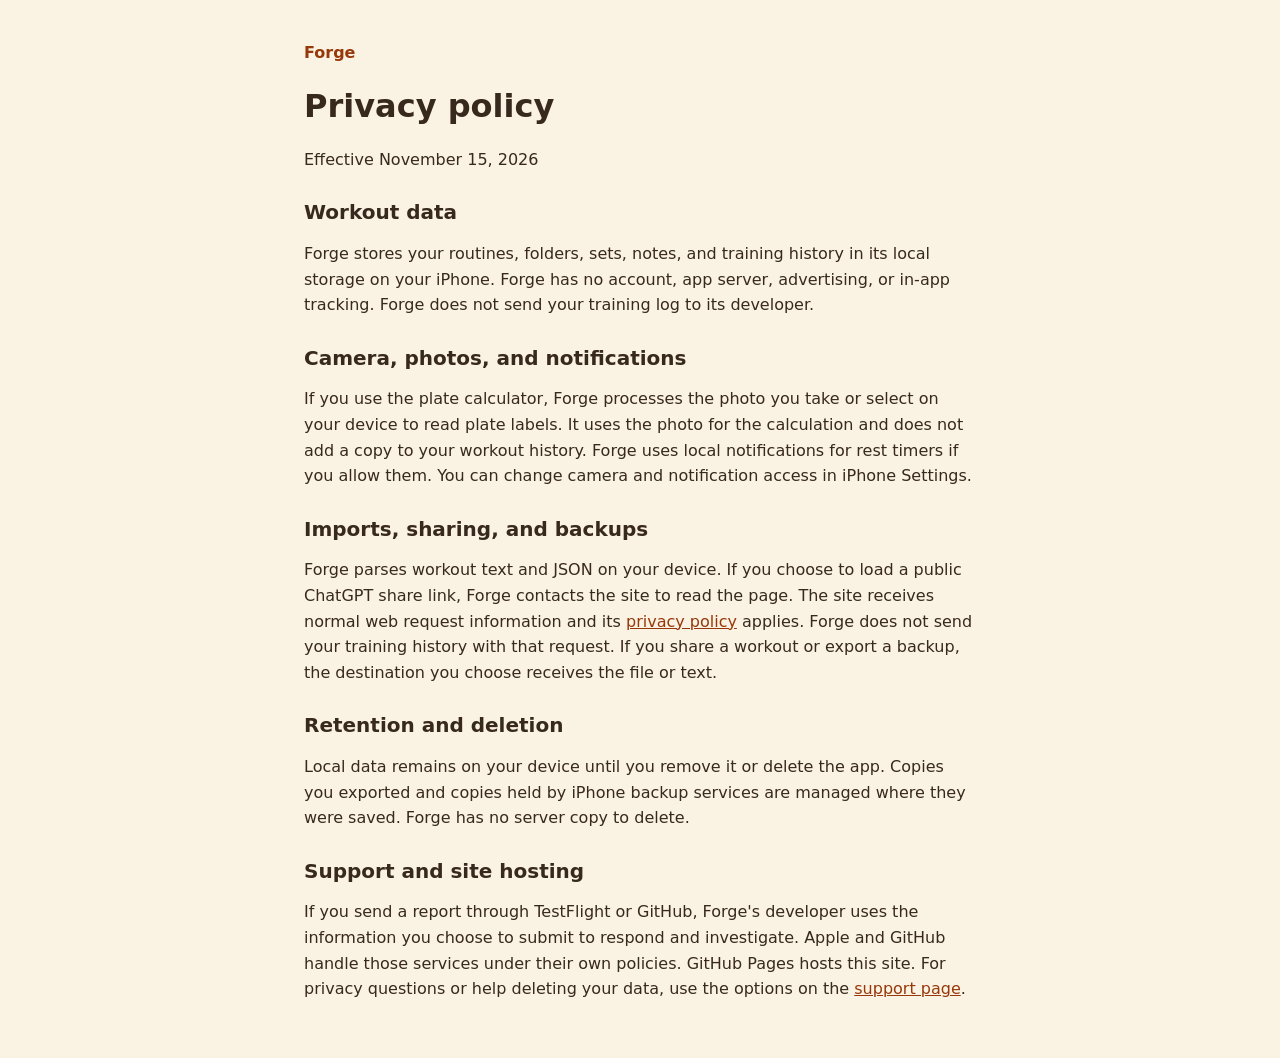
==== privacy/index.html @ 7d52ba8a "Publish Forge support and privacy policy" ====
<!doctype html>
<html lang="en">
<head>
  <meta charset="utf-8">
  <meta name="viewport" content="width=device-width, initial-scale=1">
  <title>Forge Privacy Policy</title>
  <link rel="stylesheet" href="../style.css">
</head>
<body>
  <main>
    <p class="brand">Forge</p>
    <h1>Privacy policy</h1>
    <p>Effective November 15, 2026</p>
    <h2>Workout data</h2>
    <p>Forge stores your routines, folders, sets, notes, and training history in its local storage on your iPhone. Forge has no account, app server, advertising, or in-app tracking. Forge does not send your training log to its developer.</p>
    <h2>Camera, photos, and notifications</h2>
    <p>If you use the plate calculator, Forge processes the photo you take or select on your device to read plate labels. It uses the photo for the calculation and does not add a copy to your workout history. Forge uses local notifications for rest timers if you allow them. You can change camera and notification access in iPhone Settings.</p>
    <h2>Imports, sharing, and backups</h2>
    <p>Forge parses workout text and JSON on your device. If you choose to load a public ChatGPT share link, Forge contacts the site to read the page. The site receives normal web request information and its <a href="https://openai.com/policies/privacy-policy/">privacy policy</a> applies. Forge does not send your training history with that request. If you share a workout or export a backup, the destination you choose receives the file or text.</p>
    <h2>Retention and deletion</h2>
    <p>Local data remains on your device until you remove it or delete the app. Copies you exported and copies held by iPhone backup services are managed where they were saved. Forge has no server copy to delete.</p>
    <h2>Support and site hosting</h2>
    <p>If you send a report through TestFlight or GitHub, Forge's developer uses the information you choose to submit to respond and investigate. Apple and GitHub handle those services under their own policies. GitHub Pages hosts this site. For privacy questions or help deleting your data, use the options on the <a href="../">support page</a>.</p>
  </main>
</body>
</html>
---- style.css ----
:root {
  color-scheme: light;
  color: #38291e;
  background: #faf2e2;
  font-family: system-ui, sans-serif;
  line-height: 1.6;
}

body {
  margin: 0;
}

main {
  max-width: 42rem;
  margin: 0 auto;
  padding: 2.5rem 1.25rem;
}

h1, h2 {
  line-height: 1.2;
}

h2 {
  margin-top: 1.75rem;
  font-size: 1.25rem;
}

a, .brand {
  color: #97380a;
}

.brand {
  margin: 0;
  font-weight: 700;
}
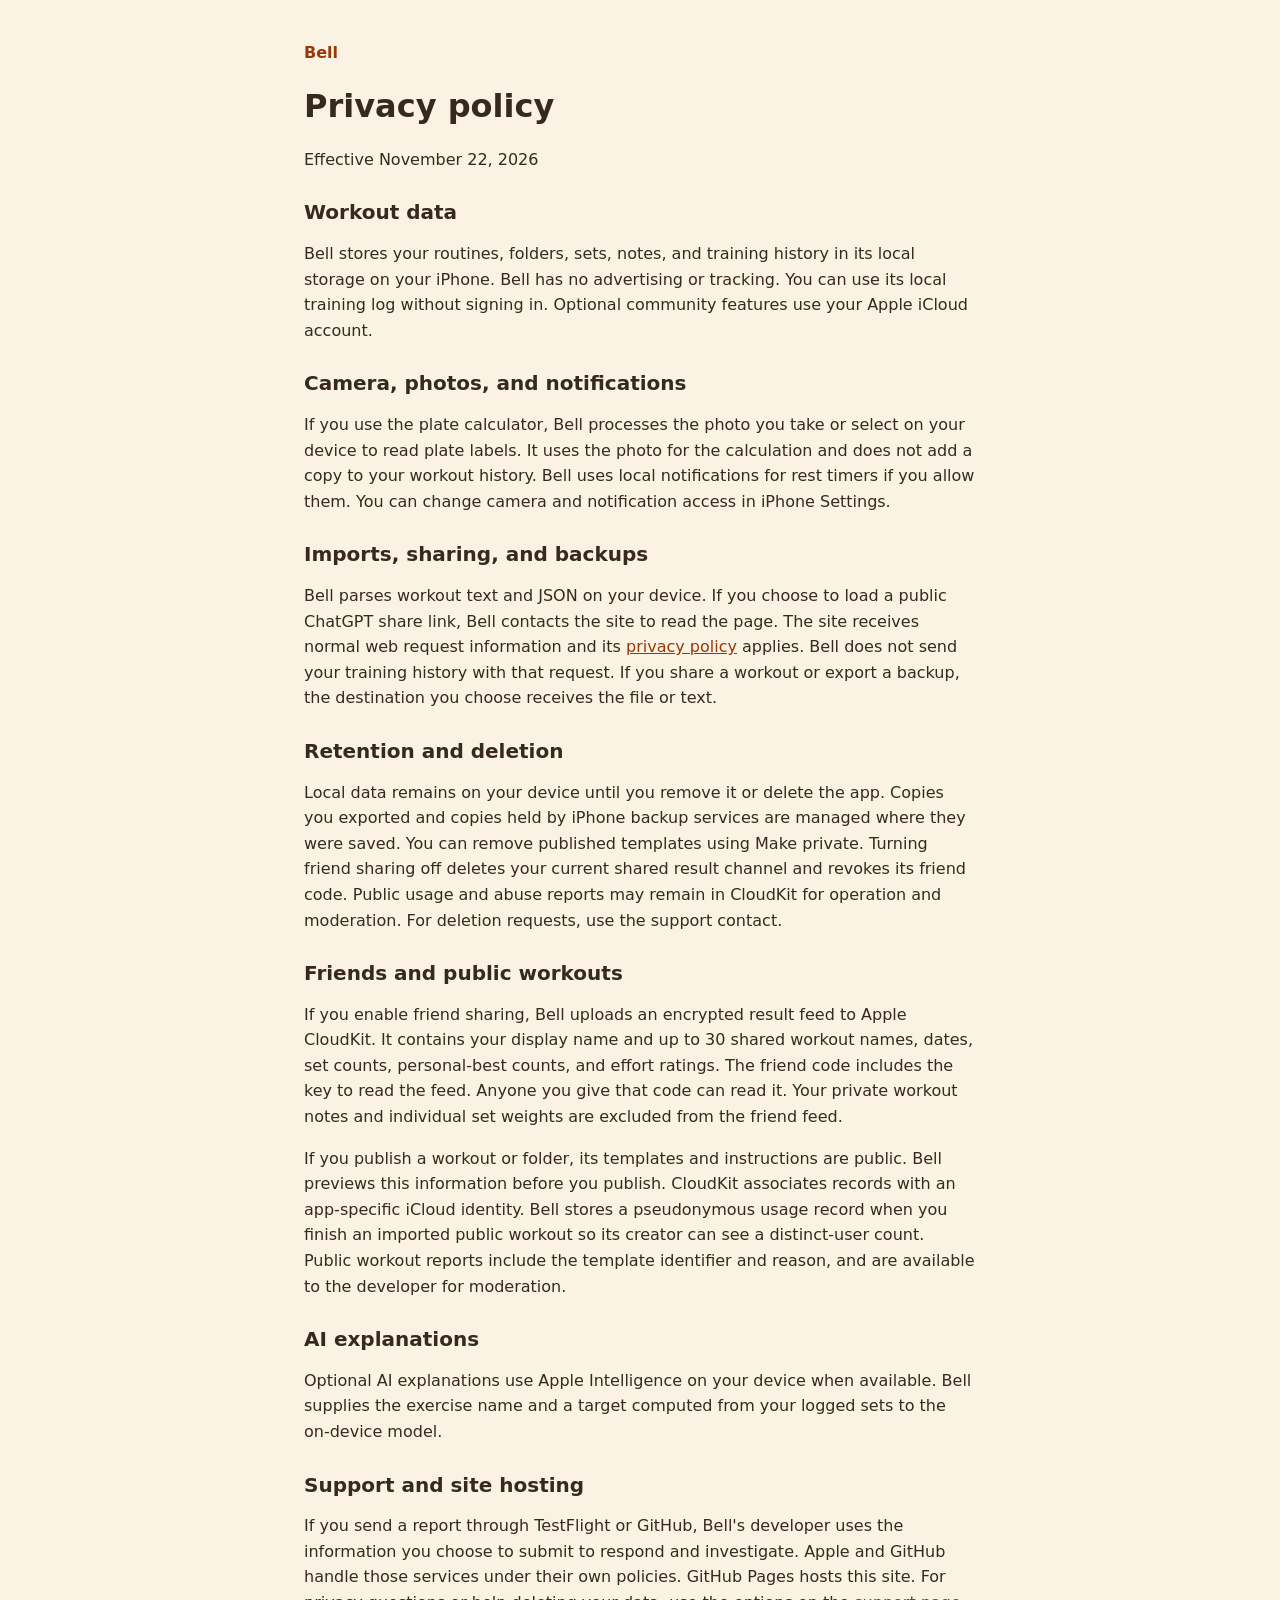
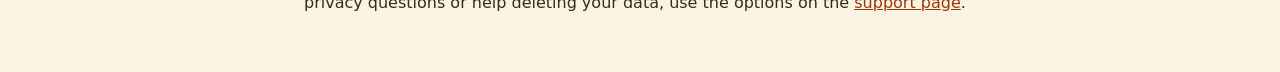
==== commit 6bcb774c: "Update Bell branding and optional community privacy disclosures" ====
--- a/privacy/index.html
+++ b/privacy/index.html
@@ -3,24 +3,29 @@
 <head>
   <meta charset="utf-8">
   <meta name="viewport" content="width=device-width, initial-scale=1">
-  <title>Forge Privacy Policy</title>
+  <title>Bell Privacy Policy</title>
   <link rel="stylesheet" href="../style.css">
 </head>
 <body>
   <main>
-    <p class="brand">Forge</p>
+    <p class="brand">Bell</p>
     <h1>Privacy policy</h1>
-    <p>Effective November 15, 2026</p>
+    <p>Effective November 22, 2026</p>
     <h2>Workout data</h2>
-    <p>Forge stores your routines, folders, sets, notes, and training history in its local storage on your iPhone. Forge has no account, app server, advertising, or in-app tracking. Forge does not send your training log to its developer.</p>
+    <p>Bell stores your routines, folders, sets, notes, and training history in its local storage on your iPhone. Bell has no advertising or tracking. You can use its local training log without signing in. Optional community features use your Apple iCloud account.</p>
     <h2>Camera, photos, and notifications</h2>
-    <p>If you use the plate calculator, Forge processes the photo you take or select on your device to read plate labels. It uses the photo for the calculation and does not add a copy to your workout history. Forge uses local notifications for rest timers if you allow them. You can change camera and notification access in iPhone Settings.</p>
+    <p>If you use the plate calculator, Bell processes the photo you take or select on your device to read plate labels. It uses the photo for the calculation and does not add a copy to your workout history. Bell uses local notifications for rest timers if you allow them. You can change camera and notification access in iPhone Settings.</p>
     <h2>Imports, sharing, and backups</h2>
-    <p>Forge parses workout text and JSON on your device. If you choose to load a public ChatGPT share link, Forge contacts the site to read the page. The site receives normal web request information and its <a href="https://openai.com/policies/privacy-policy/">privacy policy</a> applies. Forge does not send your training history with that request. If you share a workout or export a backup, the destination you choose receives the file or text.</p>
+    <p>Bell parses workout text and JSON on your device. If you choose to load a public ChatGPT share link, Bell contacts the site to read the page. The site receives normal web request information and its <a href="https://openai.com/policies/privacy-policy/">privacy policy</a> applies. Bell does not send your training history with that request. If you share a workout or export a backup, the destination you choose receives the file or text.</p>
     <h2>Retention and deletion</h2>
-    <p>Local data remains on your device until you remove it or delete the app. Copies you exported and copies held by iPhone backup services are managed where they were saved. Forge has no server copy to delete.</p>
+    <p>Local data remains on your device until you remove it or delete the app. Copies you exported and copies held by iPhone backup services are managed where they were saved. You can remove published templates using Make private. Turning friend sharing off deletes your current shared result channel and revokes its friend code. Public usage and abuse reports may remain in CloudKit for operation and moderation. For deletion requests, use the support contact.</p>
+    <h2>Friends and public workouts</h2>
+    <p>If you enable friend sharing, Bell uploads an encrypted result feed to Apple CloudKit. It contains your display name and up to 30 shared workout names, dates, set counts, personal-best counts, and effort ratings. The friend code includes the key to read the feed. Anyone you give that code can read it. Your private workout notes and individual set weights are excluded from the friend feed.</p>
+    <p>If you publish a workout or folder, its templates and instructions are public. Bell previews this information before you publish. CloudKit associates records with an app-specific iCloud identity. Bell stores a pseudonymous usage record when you finish an imported public workout so its creator can see a distinct-user count. Public workout reports include the template identifier and reason, and are available to the developer for moderation.</p>
+    <h2>AI explanations</h2>
+    <p>Optional AI explanations use Apple Intelligence on your device when available. Bell supplies the exercise name and a target computed from your logged sets to the on-device model.</p>
     <h2>Support and site hosting</h2>
-    <p>If you send a report through TestFlight or GitHub, Forge's developer uses the information you choose to submit to respond and investigate. Apple and GitHub handle those services under their own policies. GitHub Pages hosts this site. For privacy questions or help deleting your data, use the options on the <a href="../">support page</a>.</p>
+    <p>If you send a report through TestFlight or GitHub, Bell's developer uses the information you choose to submit to respond and investigate. Apple and GitHub handle those services under their own policies. GitHub Pages hosts this site. For privacy questions or help deleting your data, use the options on the <a href="../">support page</a>.</p>
   </main>
 </body>
 </html>
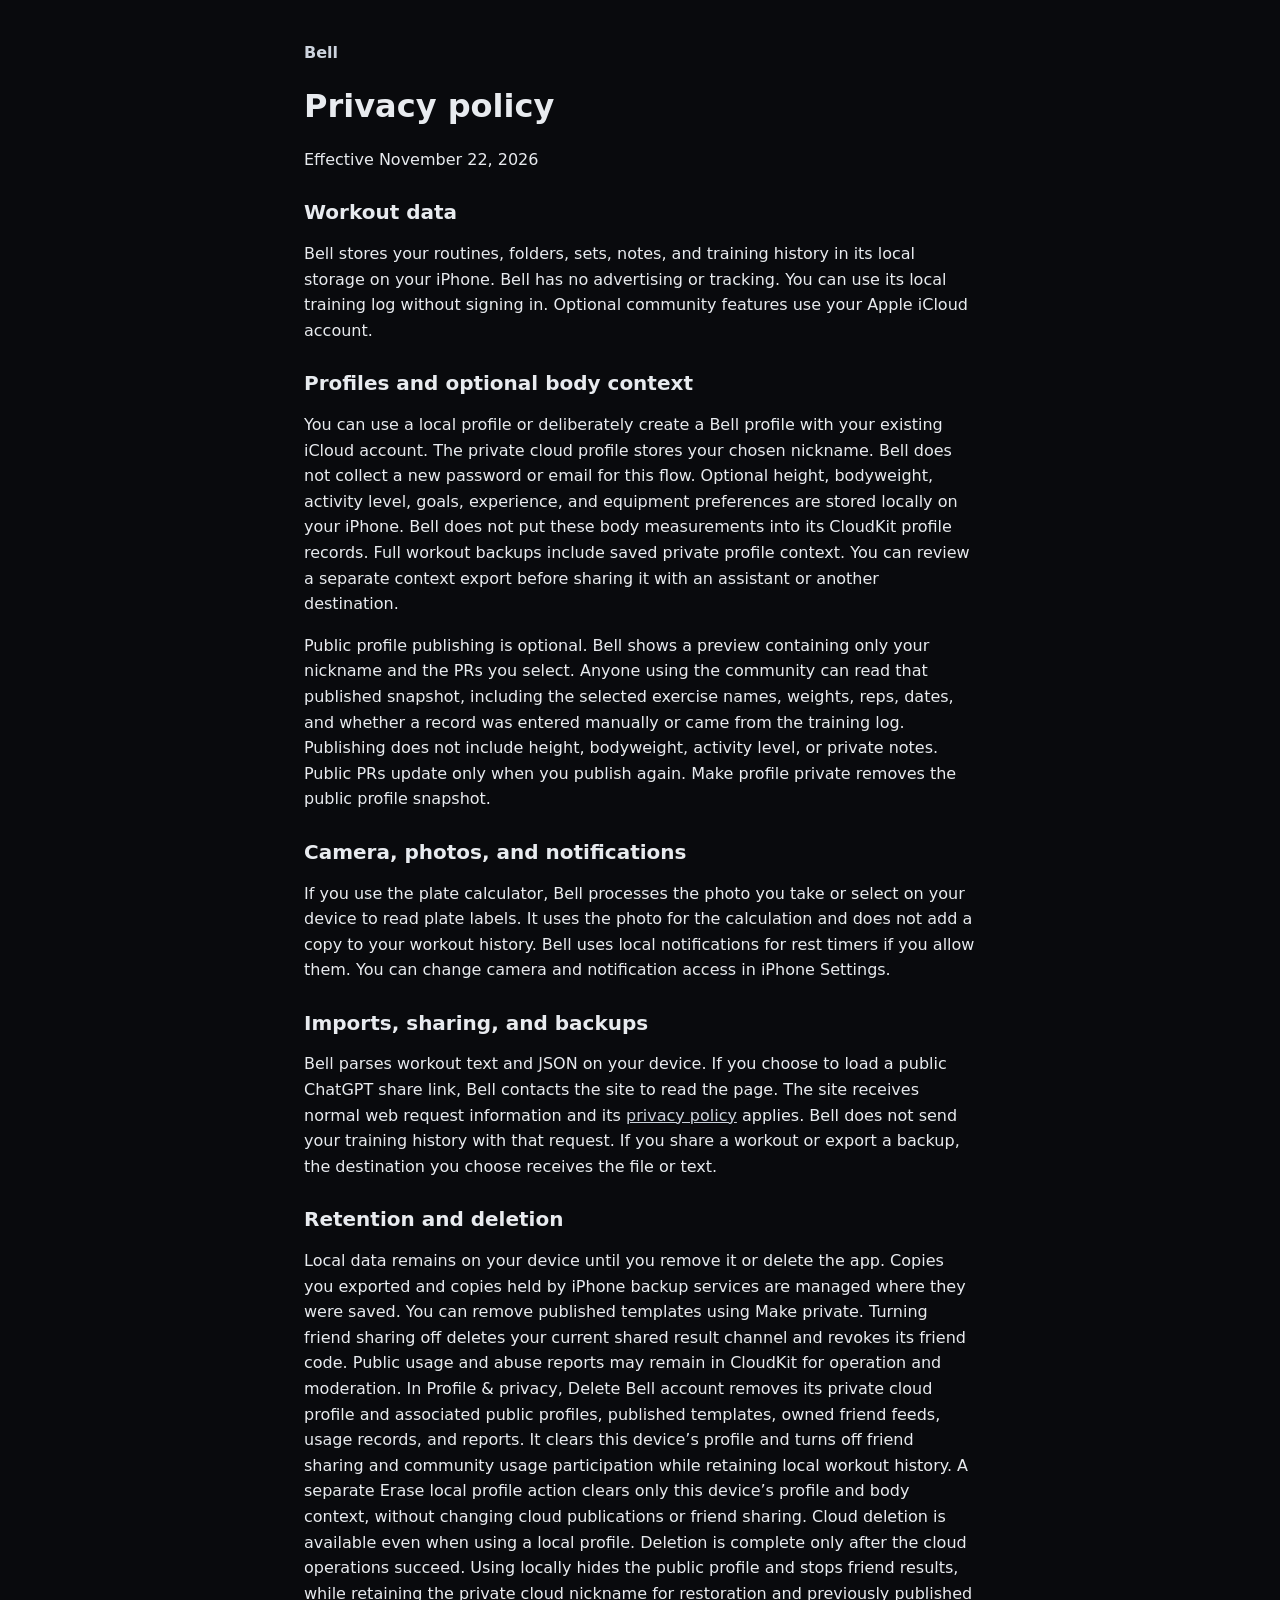
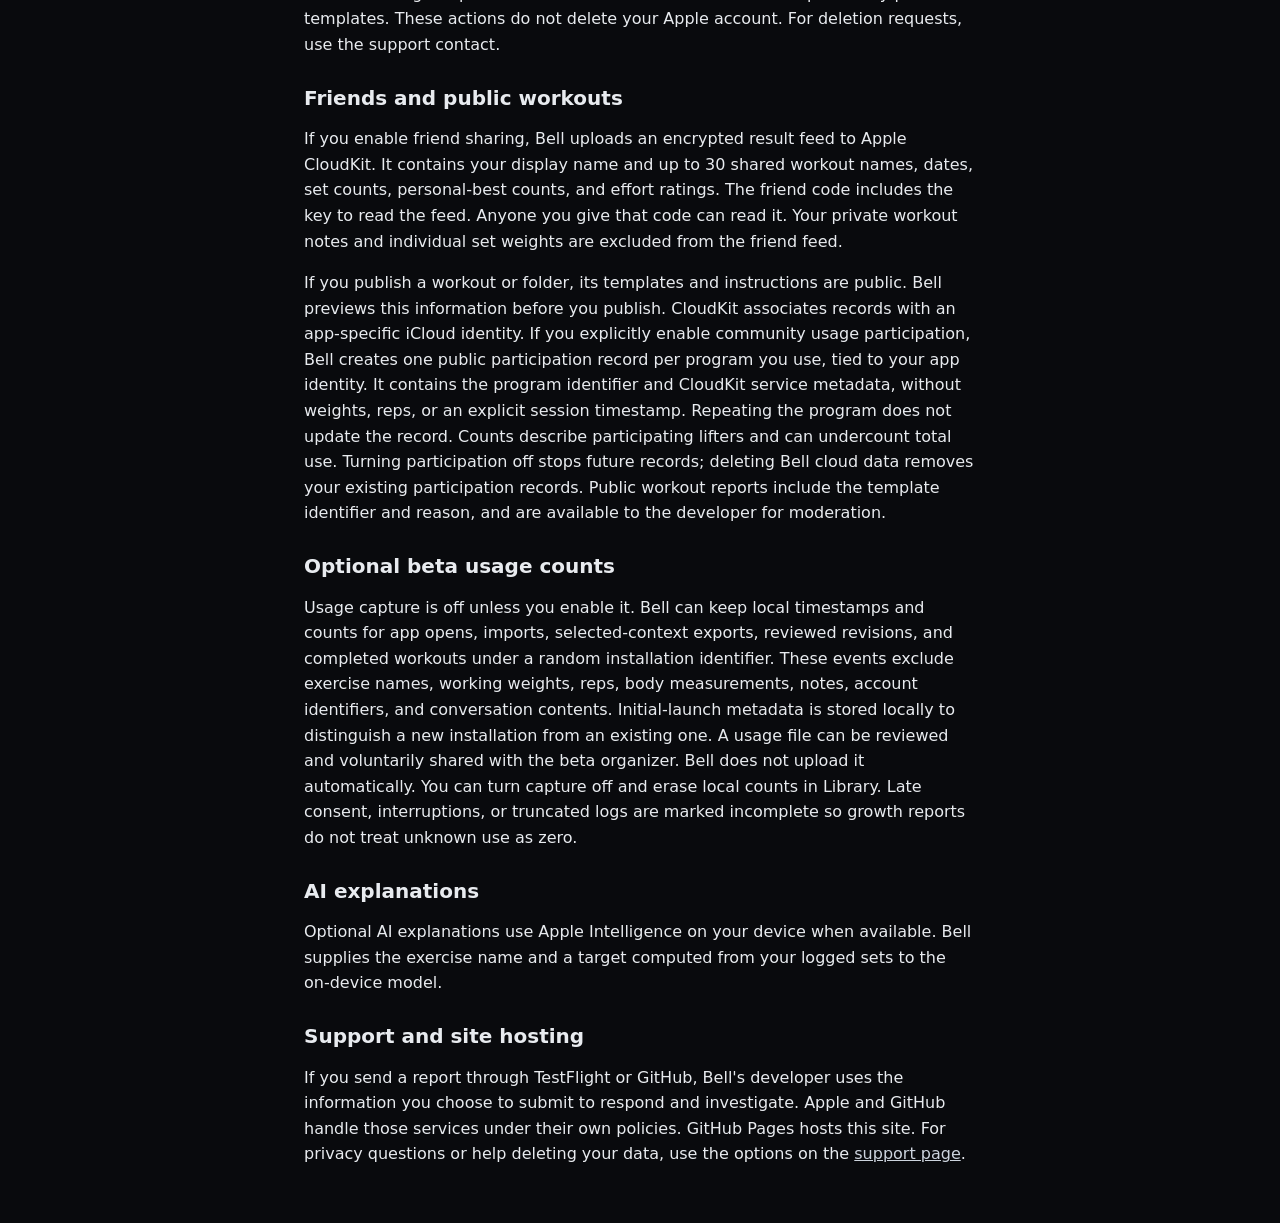
==== commit d80089ea: "Document private profiles, optional PRs and local beta usage counts" ====
--- a/privacy/index.html
+++ b/privacy/index.html
@@ -13,15 +13,20 @@
     <p>Effective November 22, 2026</p>
     <h2>Workout data</h2>
     <p>Bell stores your routines, folders, sets, notes, and training history in its local storage on your iPhone. Bell has no advertising or tracking. You can use its local training log without signing in. Optional community features use your Apple iCloud account.</p>
+    <h2>Profiles and optional body context</h2>
+    <p>You can use a local profile or deliberately create a Bell profile with your existing iCloud account. The private cloud profile stores your chosen nickname. Bell does not collect a new password or email for this flow. Optional height, bodyweight, activity level, goals, experience, and equipment preferences are stored locally on your iPhone. Bell does not put these body measurements into its CloudKit profile records. Full workout backups include saved private profile context. You can review a separate context export before sharing it with an assistant or another destination.</p>
+    <p>Public profile publishing is optional. Bell shows a preview containing only your nickname and the PRs you select. Anyone using the community can read that published snapshot, including the selected exercise names, weights, reps, dates, and whether a record was entered manually or came from the training log. Publishing does not include height, bodyweight, activity level, or private notes. Public PRs update only when you publish again. Make profile private removes the public profile snapshot.</p>
     <h2>Camera, photos, and notifications</h2>
     <p>If you use the plate calculator, Bell processes the photo you take or select on your device to read plate labels. It uses the photo for the calculation and does not add a copy to your workout history. Bell uses local notifications for rest timers if you allow them. You can change camera and notification access in iPhone Settings.</p>
     <h2>Imports, sharing, and backups</h2>
     <p>Bell parses workout text and JSON on your device. If you choose to load a public ChatGPT share link, Bell contacts the site to read the page. The site receives normal web request information and its <a href="https://openai.com/policies/privacy-policy/">privacy policy</a> applies. Bell does not send your training history with that request. If you share a workout or export a backup, the destination you choose receives the file or text.</p>
     <h2>Retention and deletion</h2>
-    <p>Local data remains on your device until you remove it or delete the app. Copies you exported and copies held by iPhone backup services are managed where they were saved. You can remove published templates using Make private. Turning friend sharing off deletes your current shared result channel and revokes its friend code. Public usage and abuse reports may remain in CloudKit for operation and moderation. For deletion requests, use the support contact.</p>
+    <p>Local data remains on your device until you remove it or delete the app. Copies you exported and copies held by iPhone backup services are managed where they were saved. You can remove published templates using Make private. Turning friend sharing off deletes your current shared result channel and revokes its friend code. Public usage and abuse reports may remain in CloudKit for operation and moderation. In Profile &amp; privacy, Delete Bell account removes its private cloud profile and associated public profiles, published templates, owned friend feeds, usage records, and reports. It clears this device’s profile and turns off friend sharing and community usage participation while retaining local workout history. A separate Erase local profile action clears only this device’s profile and body context, without changing cloud publications or friend sharing. Cloud deletion is available even when using a local profile. Deletion is complete only after the cloud operations succeed. Using locally hides the public profile and stops friend results, while retaining the private cloud nickname for restoration and previously published templates. These actions do not delete your Apple account. For deletion requests, use the support contact.</p>
     <h2>Friends and public workouts</h2>
     <p>If you enable friend sharing, Bell uploads an encrypted result feed to Apple CloudKit. It contains your display name and up to 30 shared workout names, dates, set counts, personal-best counts, and effort ratings. The friend code includes the key to read the feed. Anyone you give that code can read it. Your private workout notes and individual set weights are excluded from the friend feed.</p>
-    <p>If you publish a workout or folder, its templates and instructions are public. Bell previews this information before you publish. CloudKit associates records with an app-specific iCloud identity. Bell stores a pseudonymous usage record when you finish an imported public workout so its creator can see a distinct-user count. Public workout reports include the template identifier and reason, and are available to the developer for moderation.</p>
+    <p>If you publish a workout or folder, its templates and instructions are public. Bell previews this information before you publish. CloudKit associates records with an app-specific iCloud identity. If you explicitly enable community usage participation, Bell creates one public participation record per program you use, tied to your app identity. It contains the program identifier and CloudKit service metadata, without weights, reps, or an explicit session timestamp. Repeating the program does not update the record. Counts describe participating lifters and can undercount total use. Turning participation off stops future records; deleting Bell cloud data removes your existing participation records. Public workout reports include the template identifier and reason, and are available to the developer for moderation.</p>
+    <h2>Optional beta usage counts</h2>
+    <p>Usage capture is off unless you enable it. Bell can keep local timestamps and counts for app opens, imports, selected-context exports, reviewed revisions, and completed workouts under a random installation identifier. These events exclude exercise names, working weights, reps, body measurements, notes, account identifiers, and conversation contents. Initial-launch metadata is stored locally to distinguish a new installation from an existing one. A usage file can be reviewed and voluntarily shared with the beta organizer. Bell does not upload it automatically. You can turn capture off and erase local counts in Library. Late consent, interruptions, or truncated logs are marked incomplete so growth reports do not treat unknown use as zero.</p>
     <h2>AI explanations</h2>
     <p>Optional AI explanations use Apple Intelligence on your device when available. Bell supplies the exercise name and a target computed from your logged sets to the on-device model.</p>
     <h2>Support and site hosting</h2>
--- a/style.css
+++ b/style.css
@@ -1,7 +1,7 @@
 :root {
-  color-scheme: light;
-  color: #38291e;
-  background: #faf2e2;
+  color-scheme: dark;
+  color: #e8ebef;
+  background: #090a0d;
   font-family: system-ui, sans-serif;
   line-height: 1.6;
 }
@@ -26,7 +26,7 @@
 }
 
 a, .brand {
-  color: #97380a;
+  color: #cdd4de;
 }
 
 .brand {
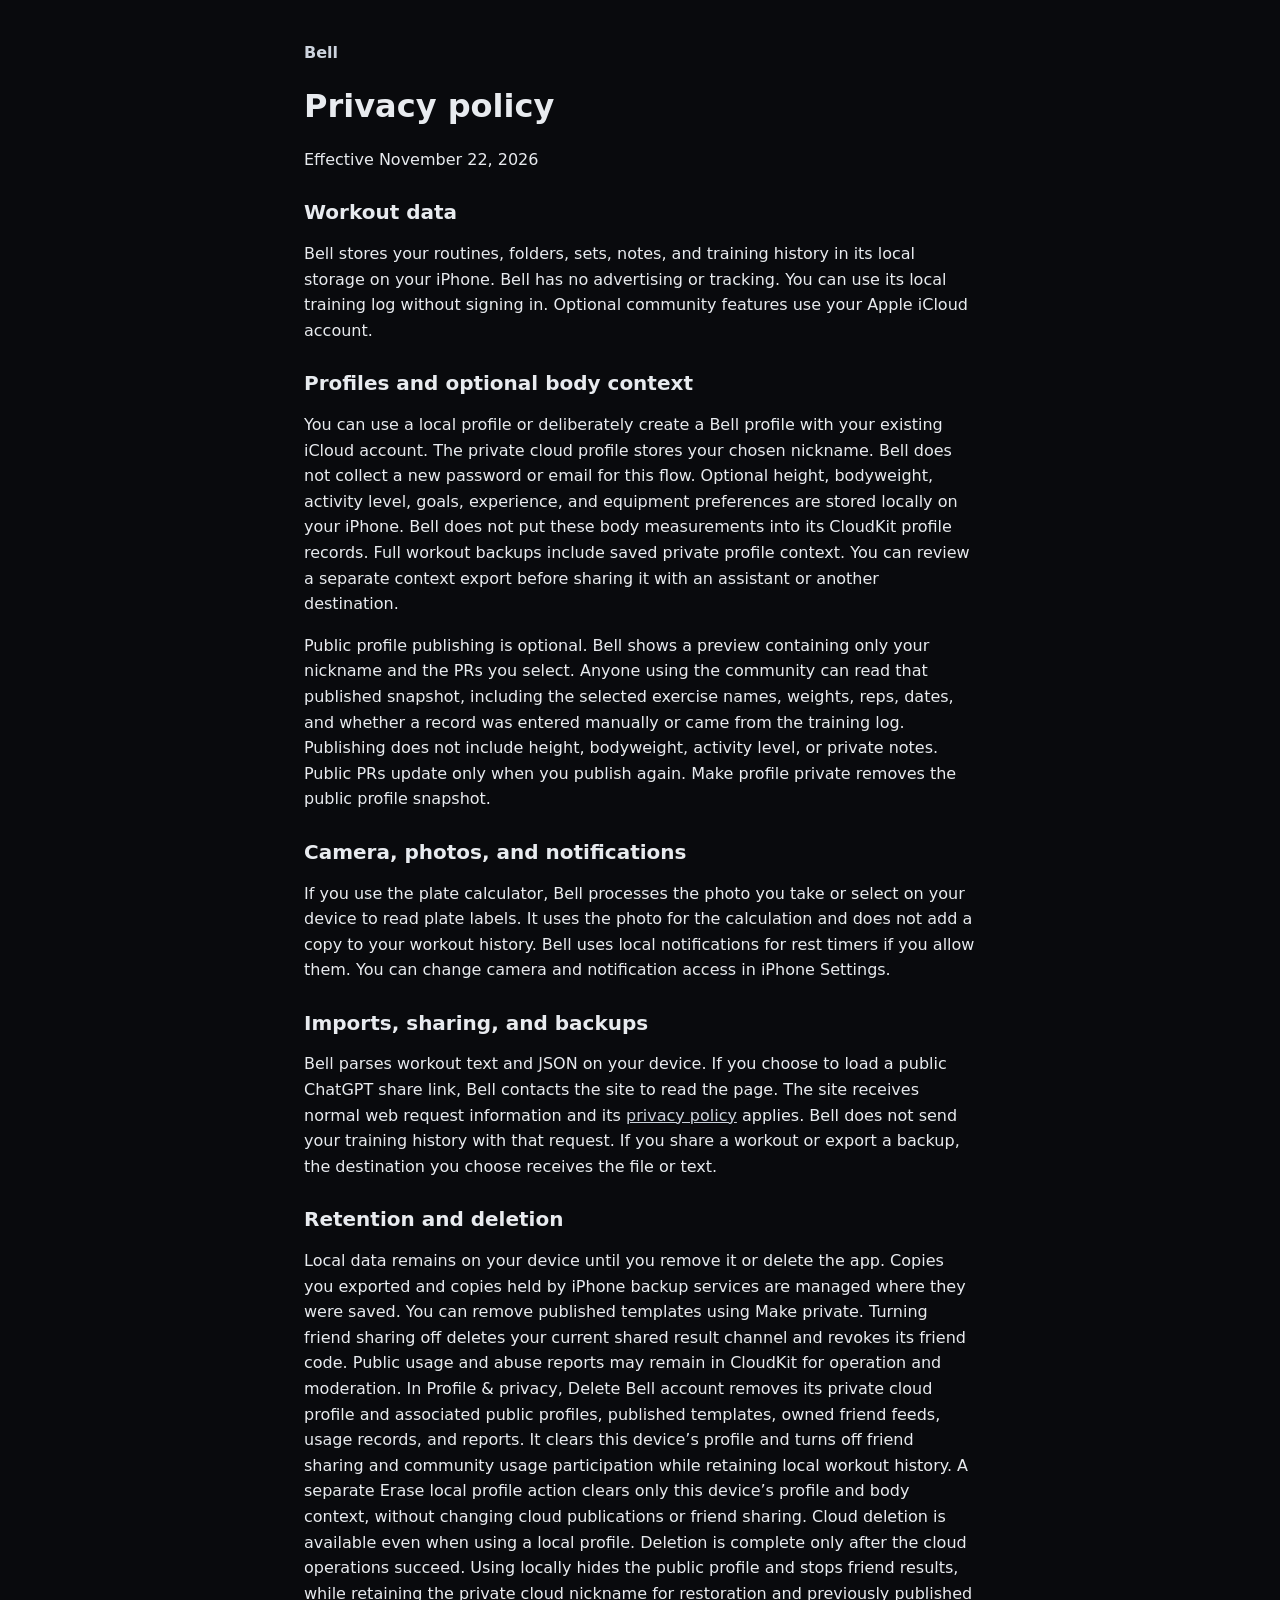
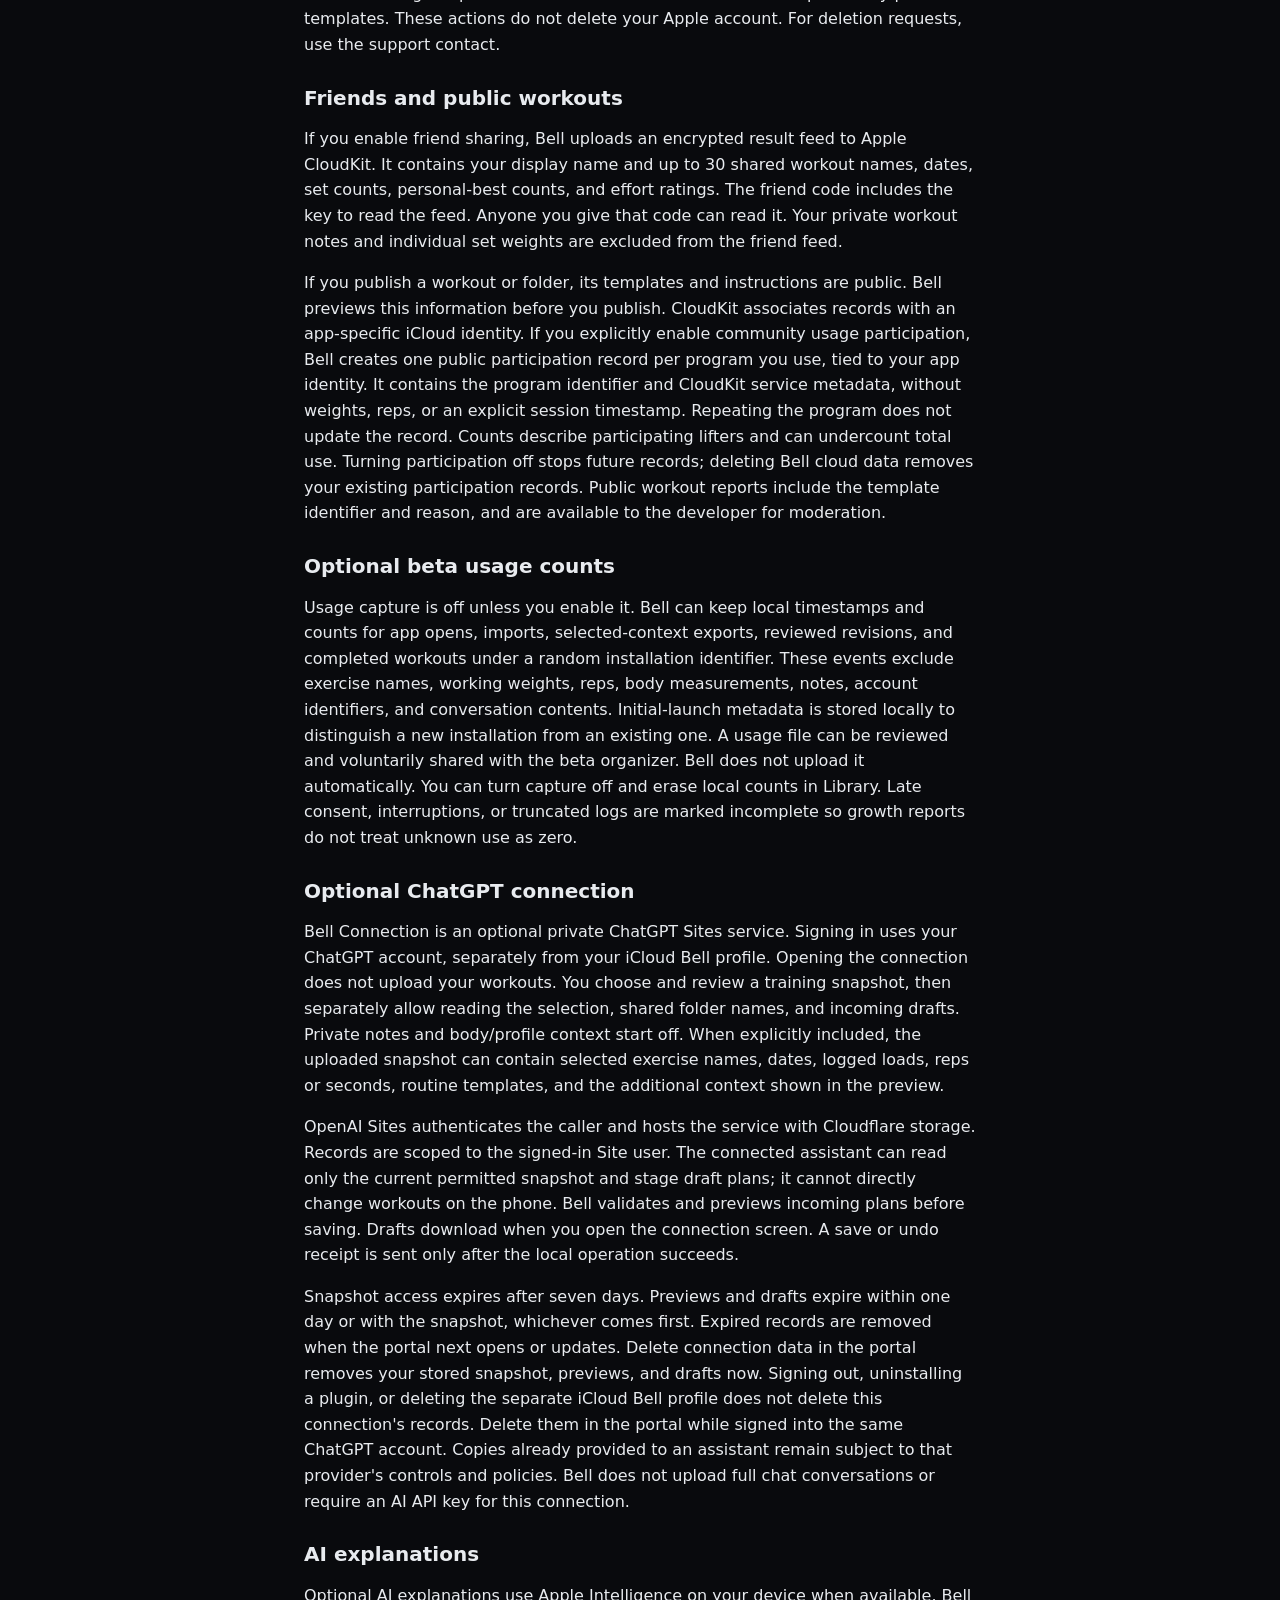
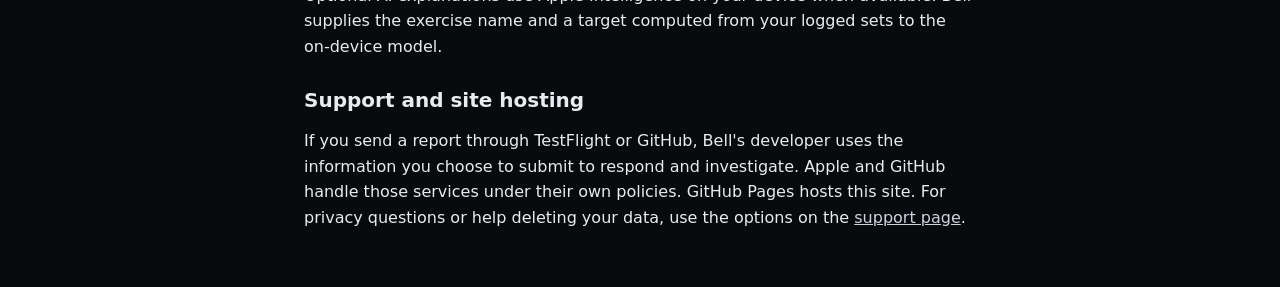
==== commit 230b0760: "Describe optional Bell ChatGPT connection and deletion controls" ====
--- a/privacy/index.html
+++ b/privacy/index.html
@@ -27,6 +27,10 @@
     <p>If you publish a workout or folder, its templates and instructions are public. Bell previews this information before you publish. CloudKit associates records with an app-specific iCloud identity. If you explicitly enable community usage participation, Bell creates one public participation record per program you use, tied to your app identity. It contains the program identifier and CloudKit service metadata, without weights, reps, or an explicit session timestamp. Repeating the program does not update the record. Counts describe participating lifters and can undercount total use. Turning participation off stops future records; deleting Bell cloud data removes your existing participation records. Public workout reports include the template identifier and reason, and are available to the developer for moderation.</p>
     <h2>Optional beta usage counts</h2>
     <p>Usage capture is off unless you enable it. Bell can keep local timestamps and counts for app opens, imports, selected-context exports, reviewed revisions, and completed workouts under a random installation identifier. These events exclude exercise names, working weights, reps, body measurements, notes, account identifiers, and conversation contents. Initial-launch metadata is stored locally to distinguish a new installation from an existing one. A usage file can be reviewed and voluntarily shared with the beta organizer. Bell does not upload it automatically. You can turn capture off and erase local counts in Library. Late consent, interruptions, or truncated logs are marked incomplete so growth reports do not treat unknown use as zero.</p>
+    <h2>Optional ChatGPT connection</h2>
+    <p>Bell Connection is an optional private ChatGPT Sites service. Signing in uses your ChatGPT account, separately from your iCloud Bell profile. Opening the connection does not upload your workouts. You choose and review a training snapshot, then separately allow reading the selection, shared folder names, and incoming drafts. Private notes and body/profile context start off. When explicitly included, the uploaded snapshot can contain selected exercise names, dates, logged loads, reps or seconds, routine templates, and the additional context shown in the preview.</p>
+    <p>OpenAI Sites authenticates the caller and hosts the service with Cloudflare storage. Records are scoped to the signed-in Site user. The connected assistant can read only the current permitted snapshot and stage draft plans; it cannot directly change workouts on the phone. Bell validates and previews incoming plans before saving. Drafts download when you open the connection screen. A save or undo receipt is sent only after the local operation succeeds.</p>
+    <p>Snapshot access expires after seven days. Previews and drafts expire within one day or with the snapshot, whichever comes first. Expired records are removed when the portal next opens or updates. Delete connection data in the portal removes your stored snapshot, previews, and drafts now. Signing out, uninstalling a plugin, or deleting the separate iCloud Bell profile does not delete this connection's records. Delete them in the portal while signed into the same ChatGPT account. Copies already provided to an assistant remain subject to that provider's controls and policies. Bell does not upload full chat conversations or require an AI API key for this connection.</p>
     <h2>AI explanations</h2>
     <p>Optional AI explanations use Apple Intelligence on your device when available. Bell supplies the exercise name and a target computed from your logged sets to the on-device model.</p>
     <h2>Support and site hosting</h2>
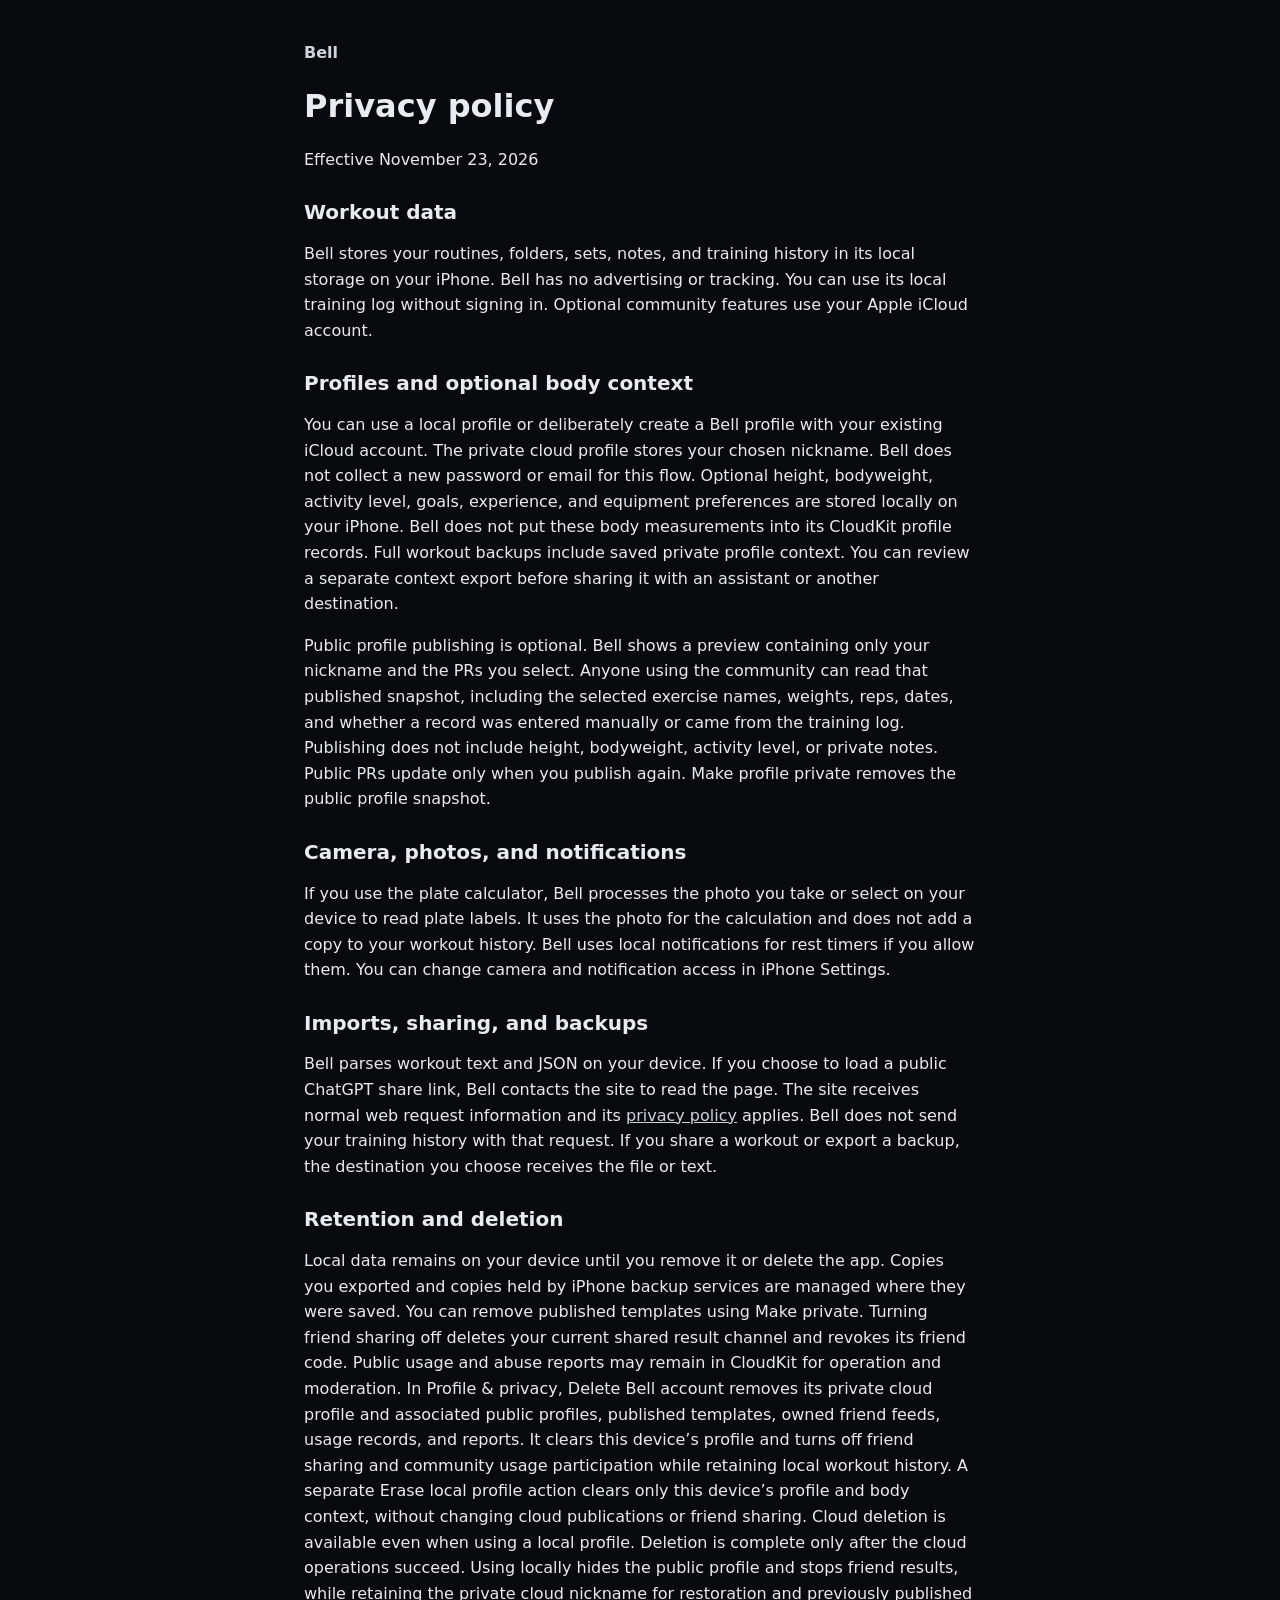
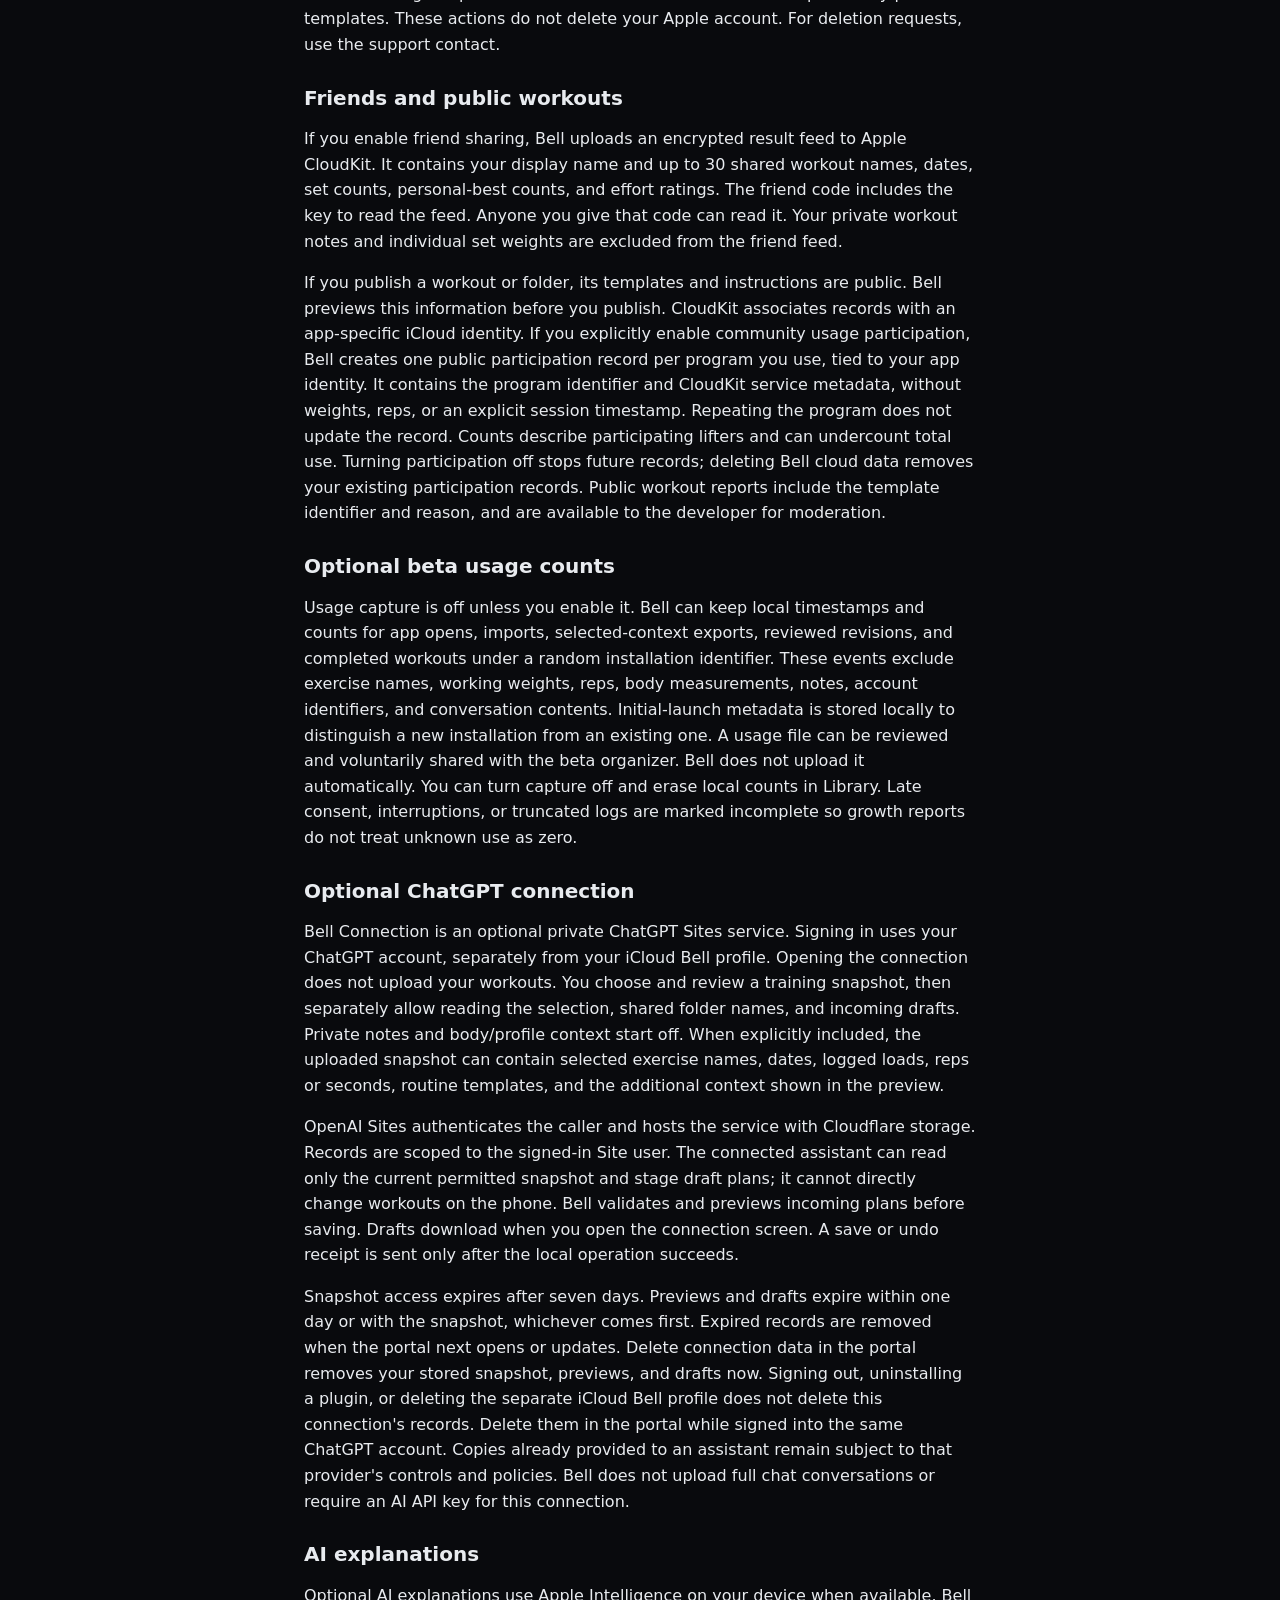
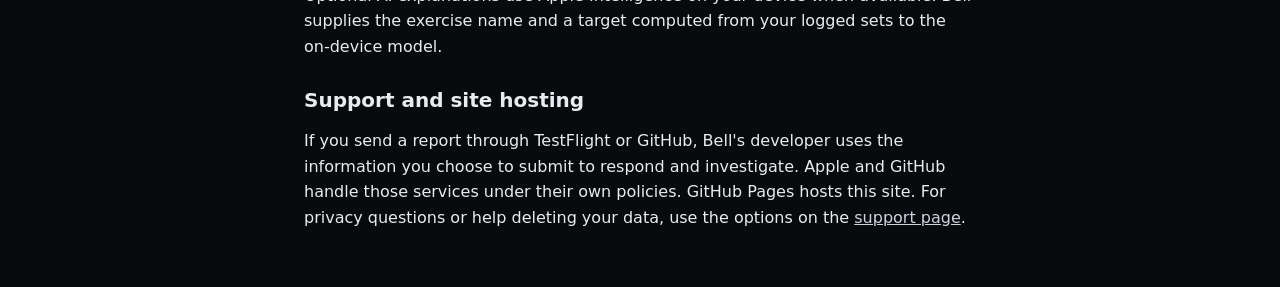
==== commit 479c93bb: "Update privacy policy effective date" ====
--- a/privacy/index.html
+++ b/privacy/index.html
@@ -10,7 +10,7 @@
   <main>
     <p class="brand">Bell</p>
     <h1>Privacy policy</h1>
-    <p>Effective November 22, 2026</p>
+    <p>Effective November 23, 2026</p>
     <h2>Workout data</h2>
     <p>Bell stores your routines, folders, sets, notes, and training history in its local storage on your iPhone. Bell has no advertising or tracking. You can use its local training log without signing in. Optional community features use your Apple iCloud account.</p>
     <h2>Profiles and optional body context</h2>
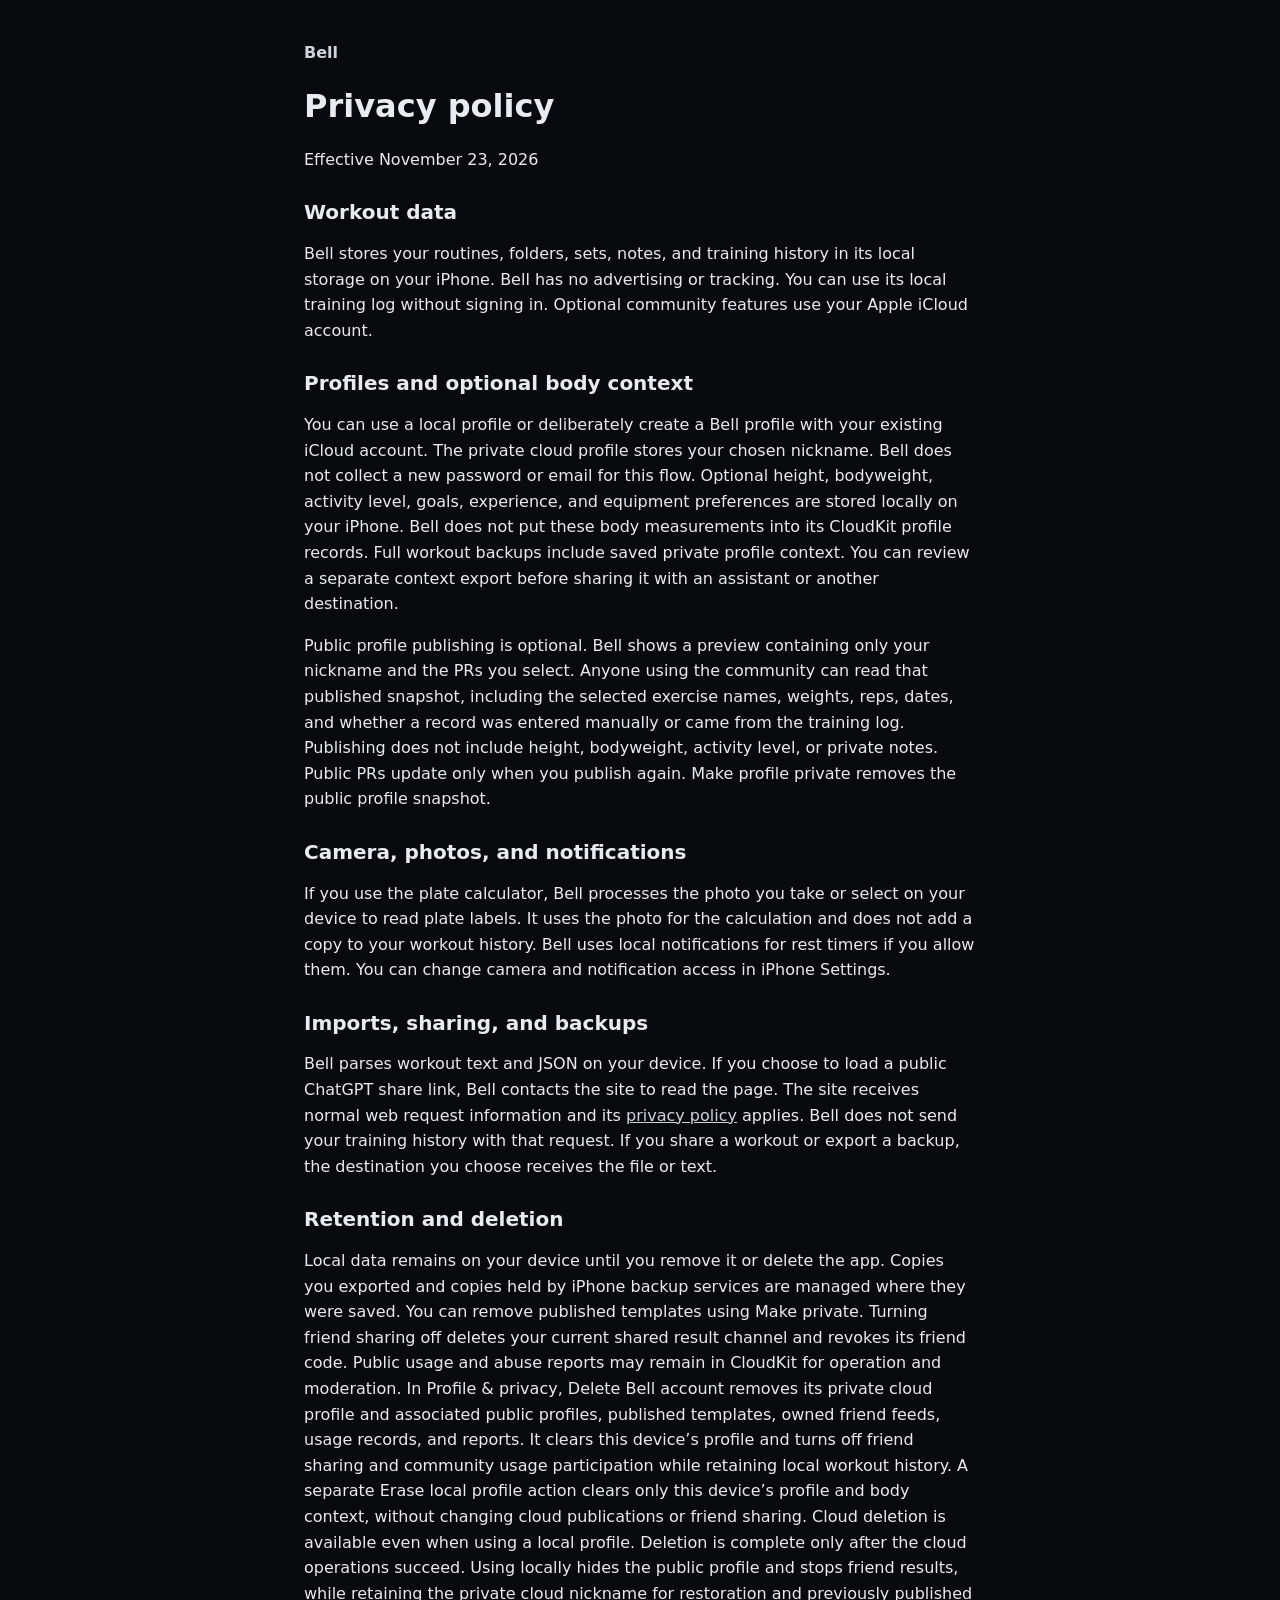
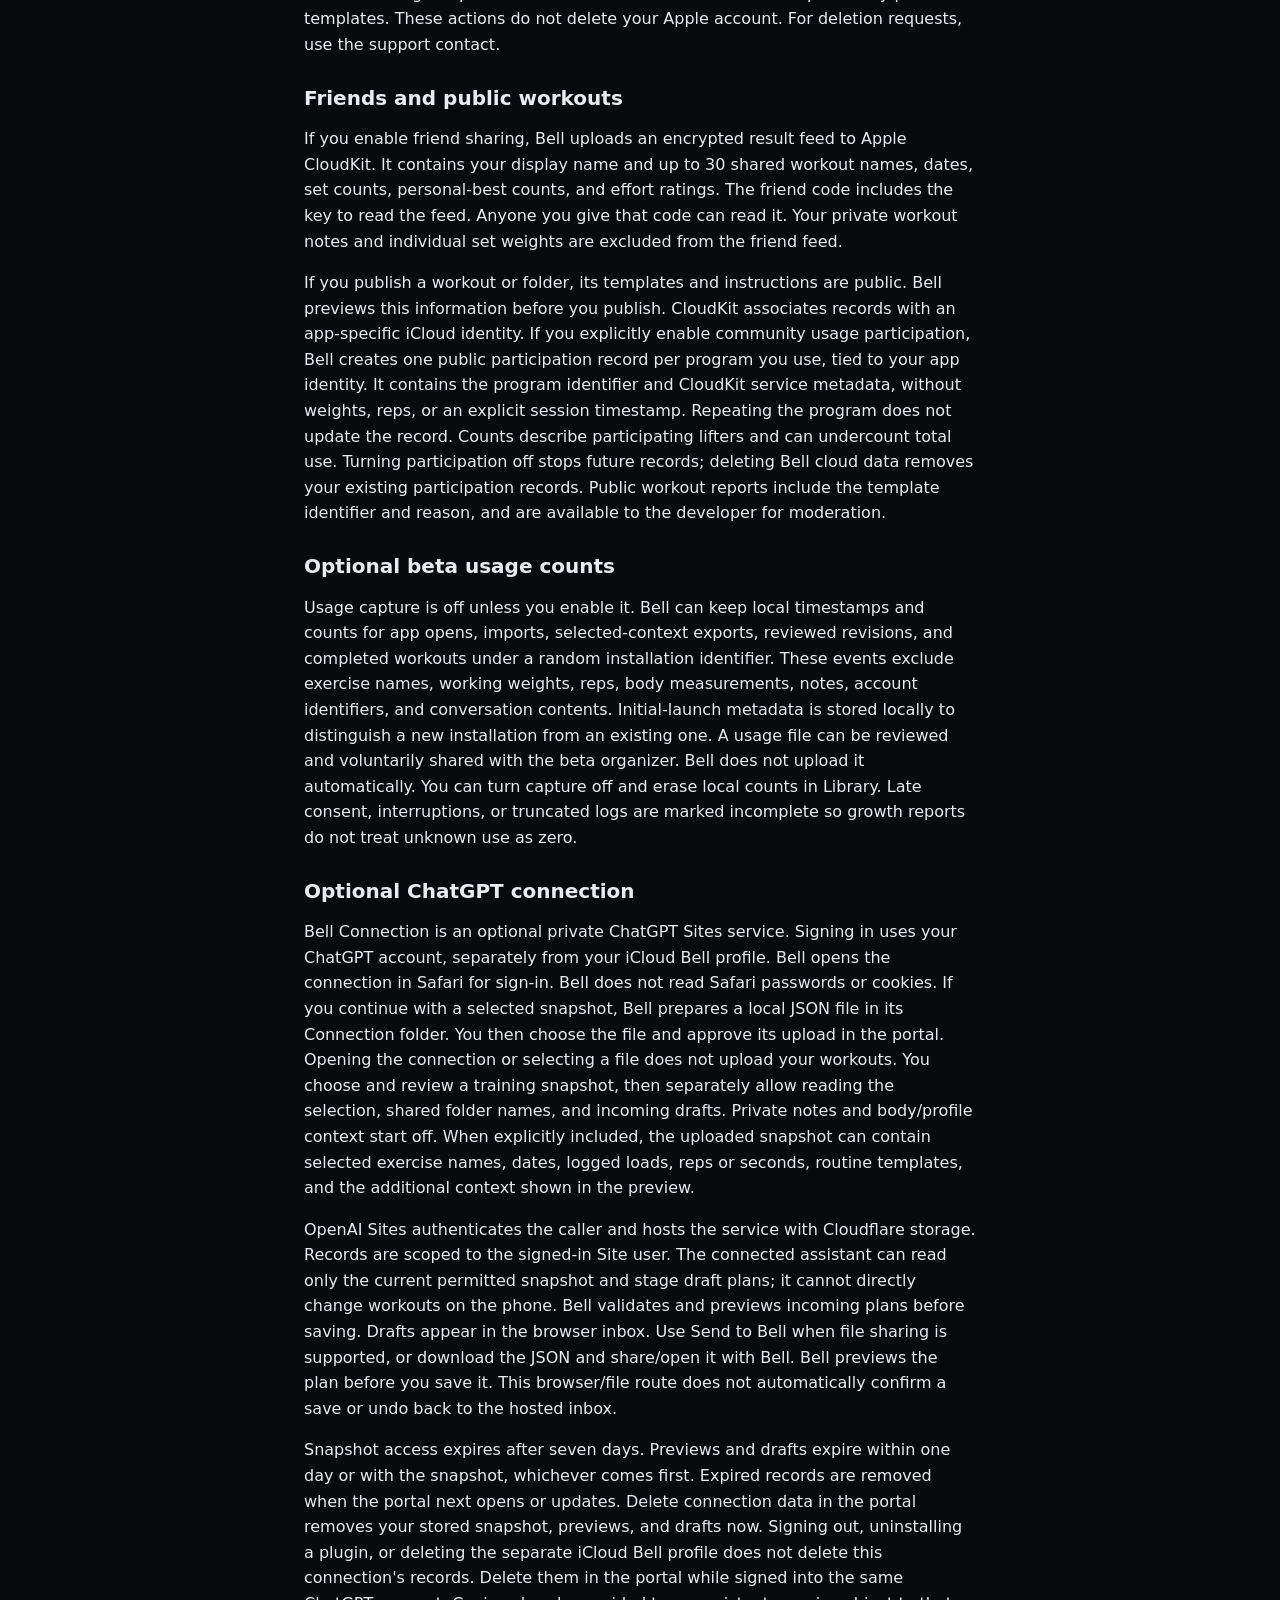
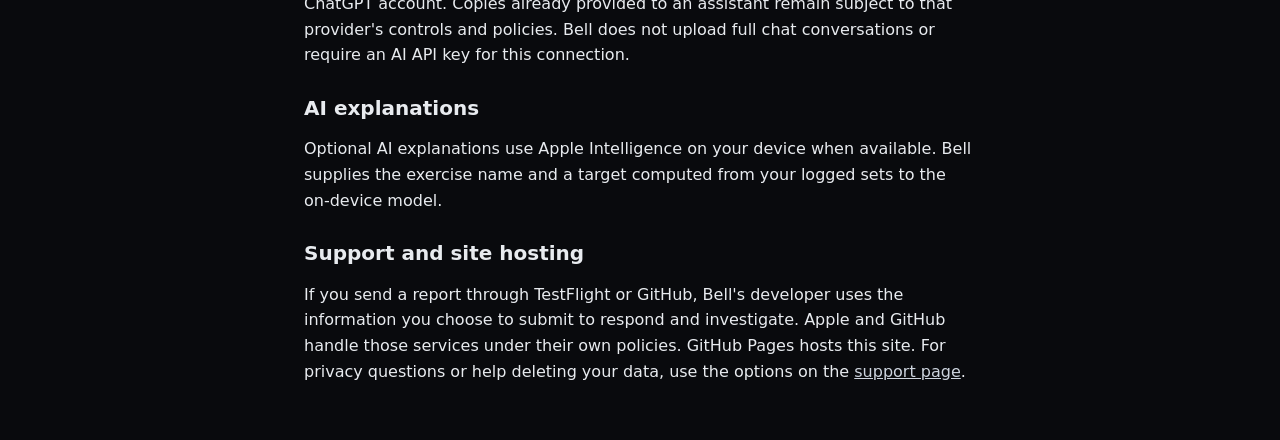
==== commit 29d68903: "Explain Safari snapshot and draft sharing flow" ====
--- a/privacy/index.html
+++ b/privacy/index.html
@@ -28,8 +28,8 @@
     <h2>Optional beta usage counts</h2>
     <p>Usage capture is off unless you enable it. Bell can keep local timestamps and counts for app opens, imports, selected-context exports, reviewed revisions, and completed workouts under a random installation identifier. These events exclude exercise names, working weights, reps, body measurements, notes, account identifiers, and conversation contents. Initial-launch metadata is stored locally to distinguish a new installation from an existing one. A usage file can be reviewed and voluntarily shared with the beta organizer. Bell does not upload it automatically. You can turn capture off and erase local counts in Library. Late consent, interruptions, or truncated logs are marked incomplete so growth reports do not treat unknown use as zero.</p>
     <h2>Optional ChatGPT connection</h2>
-    <p>Bell Connection is an optional private ChatGPT Sites service. Signing in uses your ChatGPT account, separately from your iCloud Bell profile. Opening the connection does not upload your workouts. You choose and review a training snapshot, then separately allow reading the selection, shared folder names, and incoming drafts. Private notes and body/profile context start off. When explicitly included, the uploaded snapshot can contain selected exercise names, dates, logged loads, reps or seconds, routine templates, and the additional context shown in the preview.</p>
-    <p>OpenAI Sites authenticates the caller and hosts the service with Cloudflare storage. Records are scoped to the signed-in Site user. The connected assistant can read only the current permitted snapshot and stage draft plans; it cannot directly change workouts on the phone. Bell validates and previews incoming plans before saving. Drafts download when you open the connection screen. A save or undo receipt is sent only after the local operation succeeds.</p>
+    <p>Bell Connection is an optional private ChatGPT Sites service. Signing in uses your ChatGPT account, separately from your iCloud Bell profile. Bell opens the connection in Safari for sign-in. Bell does not read Safari passwords or cookies. If you continue with a selected snapshot, Bell prepares a local JSON file in its Connection folder. You then choose the file and approve its upload in the portal. Opening the connection or selecting a file does not upload your workouts. You choose and review a training snapshot, then separately allow reading the selection, shared folder names, and incoming drafts. Private notes and body/profile context start off. When explicitly included, the uploaded snapshot can contain selected exercise names, dates, logged loads, reps or seconds, routine templates, and the additional context shown in the preview.</p>
+    <p>OpenAI Sites authenticates the caller and hosts the service with Cloudflare storage. Records are scoped to the signed-in Site user. The connected assistant can read only the current permitted snapshot and stage draft plans; it cannot directly change workouts on the phone. Bell validates and previews incoming plans before saving. Drafts appear in the browser inbox. Use Send to Bell when file sharing is supported, or download the JSON and share/open it with Bell. Bell previews the plan before you save it. This browser/file route does not automatically confirm a save or undo back to the hosted inbox.</p>
     <p>Snapshot access expires after seven days. Previews and drafts expire within one day or with the snapshot, whichever comes first. Expired records are removed when the portal next opens or updates. Delete connection data in the portal removes your stored snapshot, previews, and drafts now. Signing out, uninstalling a plugin, or deleting the separate iCloud Bell profile does not delete this connection's records. Delete them in the portal while signed into the same ChatGPT account. Copies already provided to an assistant remain subject to that provider's controls and policies. Bell does not upload full chat conversations or require an AI API key for this connection.</p>
     <h2>AI explanations</h2>
     <p>Optional AI explanations use Apple Intelligence on your device when available. Bell supplies the exercise name and a target computed from your logged sets to the on-device model.</p>
